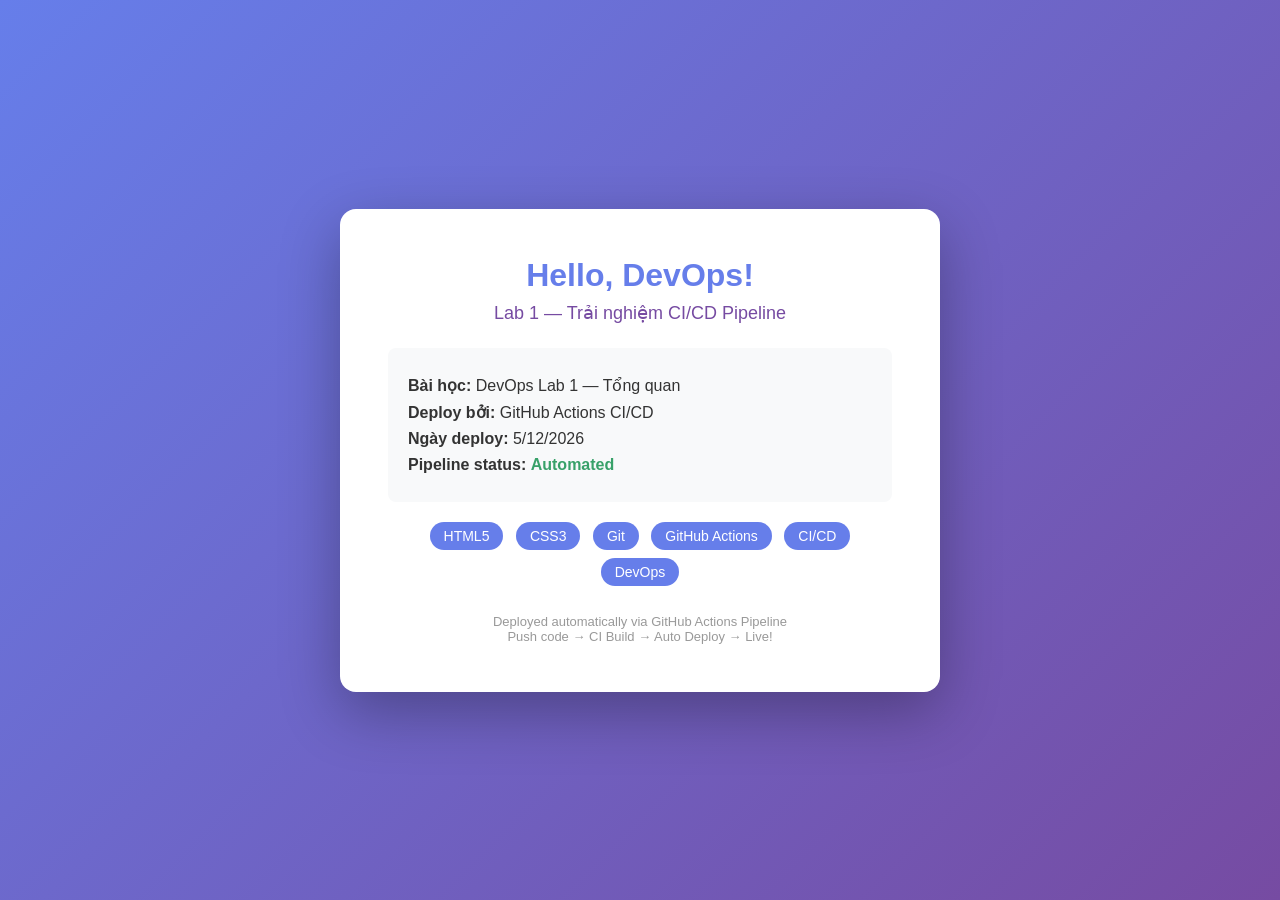
==== index.html @ dfd6c2bd "Add portfolio website" ====
<!DOCTYPE html>
<html lang="vi">
<head>
    <meta charset="UTF-8">
    <meta name="viewport" content="width=device-width, initial-scale=1.0">
    <title>DevOps Lab 1 — My Portfolio</title>
    <style>
        * { margin: 0; padding: 0; box-sizing: border-box; }
        body {
            font-family: 'Segoe UI', Tahoma, Geneva, Verdana, sans-serif;
            background: linear-gradient(135deg, #667eea 0%, #764ba2 100%);
            min-height: 100vh;
            display: flex;
            justify-content: center;
            align-items: center;
            color: #333;
        }
        .container {
            background: white;
            border-radius: 16px;
            padding: 48px;
            max-width: 600px;
            box-shadow: 0 20px 60px rgba(0,0,0,0.3);
            text-align: center;
        }
        h1 { color: #667eea; margin-bottom: 8px; font-size: 32px; }
        h2 { color: #764ba2; margin-bottom: 24px; font-size: 18px; font-weight: normal; }
        .info { background: #f8f9fa; border-radius: 8px; padding: 20px; margin: 16px 0; text-align: left; }
        .info p { margin: 8px 0; }
        .badge {
            display: inline-block;
            background: #667eea;
            color: white;
            padding: 6px 14px;
            border-radius: 20px;
            font-size: 14px;
            margin: 4px;
        }
        .footer { margin-top: 24px; font-size: 13px; color: #999; }
        .status { color: #38a169; font-weight: bold; }
    </style>
</head>
<body>
    <div class="container">
        <h1> Hello, DevOps!</h1>
        <h2>Lab 1 — Trải nghiệm CI/CD Pipeline</h2>

        <div class="info">
            <p> <strong>Bài học:</strong> DevOps Lab 1 — Tổng quan</p>
            <p> <strong>Deploy bởi:</strong> GitHub Actions CI/CD</p>
            <p> <strong>Ngày deploy:</strong> <span id="date"></span></p>
            <p> <strong>Pipeline status:</strong> <span class="status"> Automated</span></p>
        </div>

        <div>
            <span class="badge">HTML5</span>
            <span class="badge">CSS3</span>
            <span class="badge">Git</span>
            <span class="badge">GitHub Actions</span>
            <span class="badge">CI/CD</span>
            <span class="badge">DevOps</span>
        </div>

        <div class="footer">
            <p>Deployed automatically via GitHub Actions Pipeline</p>
            <p> Push code → CI Build → Auto Deploy → Live! </p>
        </div>
    </div>

    <script>
        document.getElementById('date').textContent = new Date().toLocaleDateString('vi-VN');
    </script>
</body>
</html>
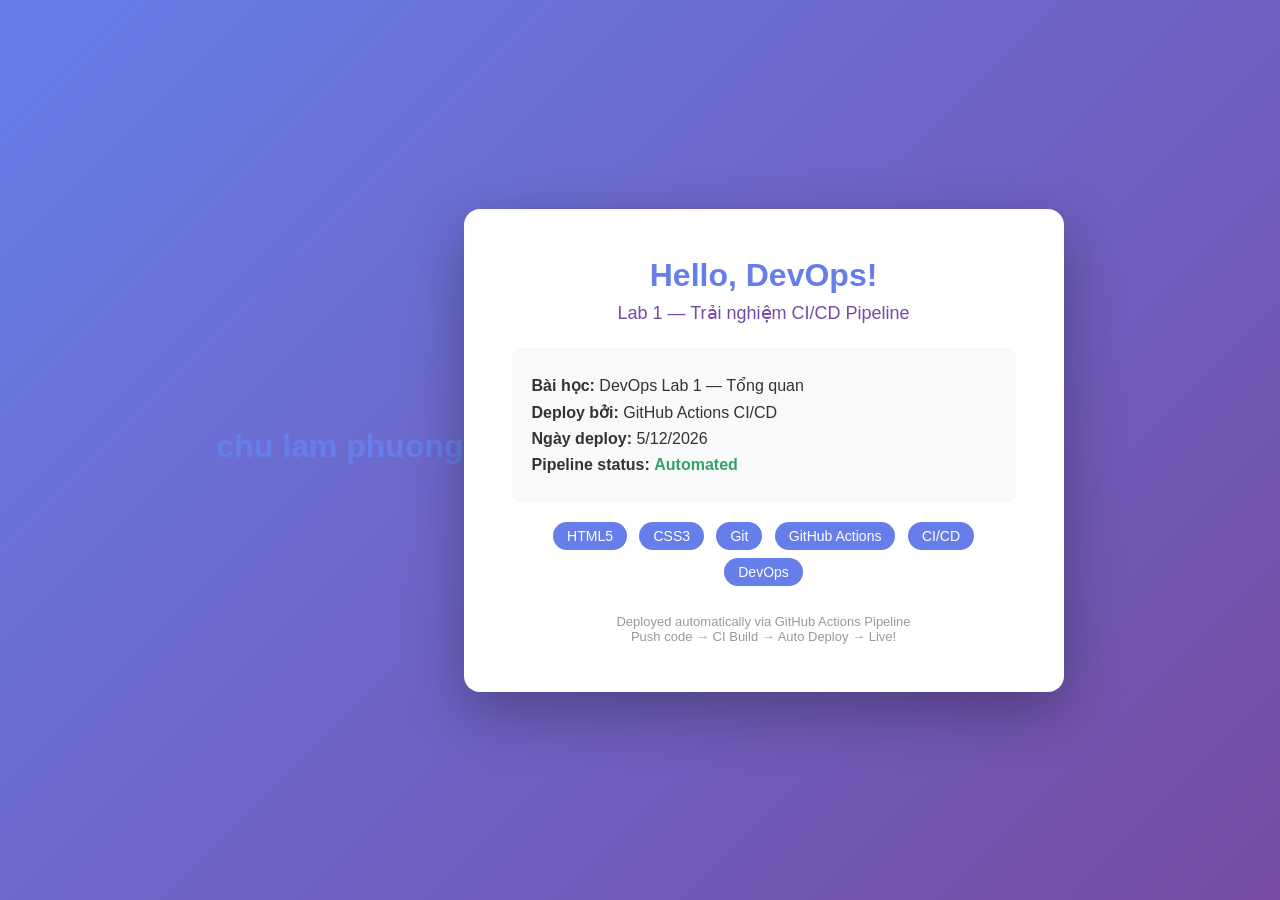
==== commit 0229c0d1: "feat: portfolio page + GitHub Actions CI/CD pipeline" ====
--- a/index.html
+++ b/index.html
@@ -3,7 +3,8 @@
 <head>
     <meta charset="UTF-8">
     <meta name="viewport" content="width=device-width, initial-scale=1.0">
-    <title>DevOps Lab 1 — My Portfolio</title>
+    <title>DevOps Lab 1 — My Portfolio website</title>
+    <h1>chu lam phuong</h1>
     <style>
         * { margin: 0; padding: 0; box-sizing: border-box; }
         body {
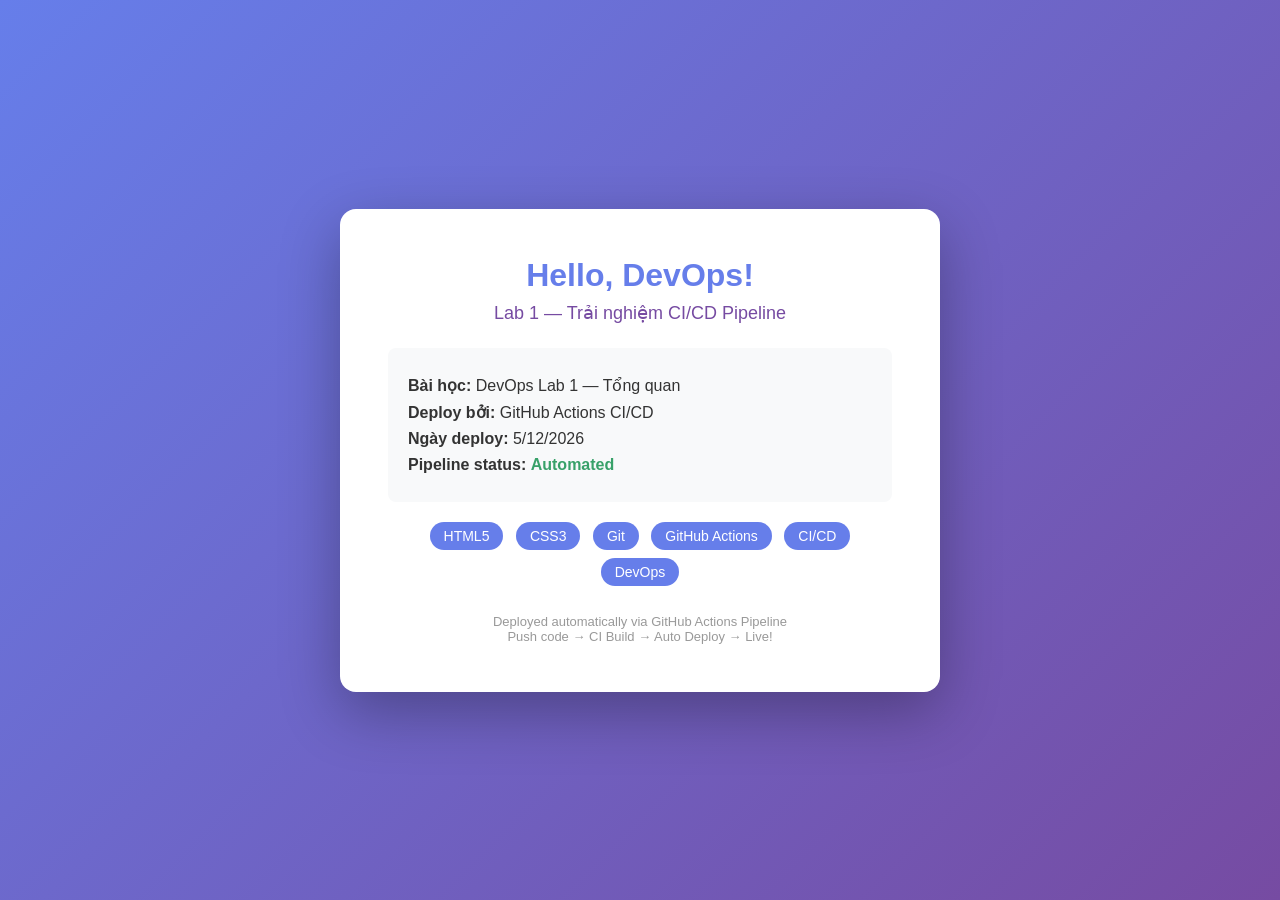
==== commit e7310cb1: "feat: portfolio page + GitHub Actions CI/CD pipeline" ====
--- a/index.html
+++ b/index.html
@@ -3,8 +3,7 @@
 <head>
     <meta charset="UTF-8">
     <meta name="viewport" content="width=device-width, initial-scale=1.0">
-    <title>DevOps Lab 1 — My Portfolio website</title>
-    <h1>chu lam phuong</h1>
+    <title>DevOps Lab 1 — My Portfolio website_ chu lam phuong</title>
     <style>
         * { margin: 0; padding: 0; box-sizing: border-box; }
         body {
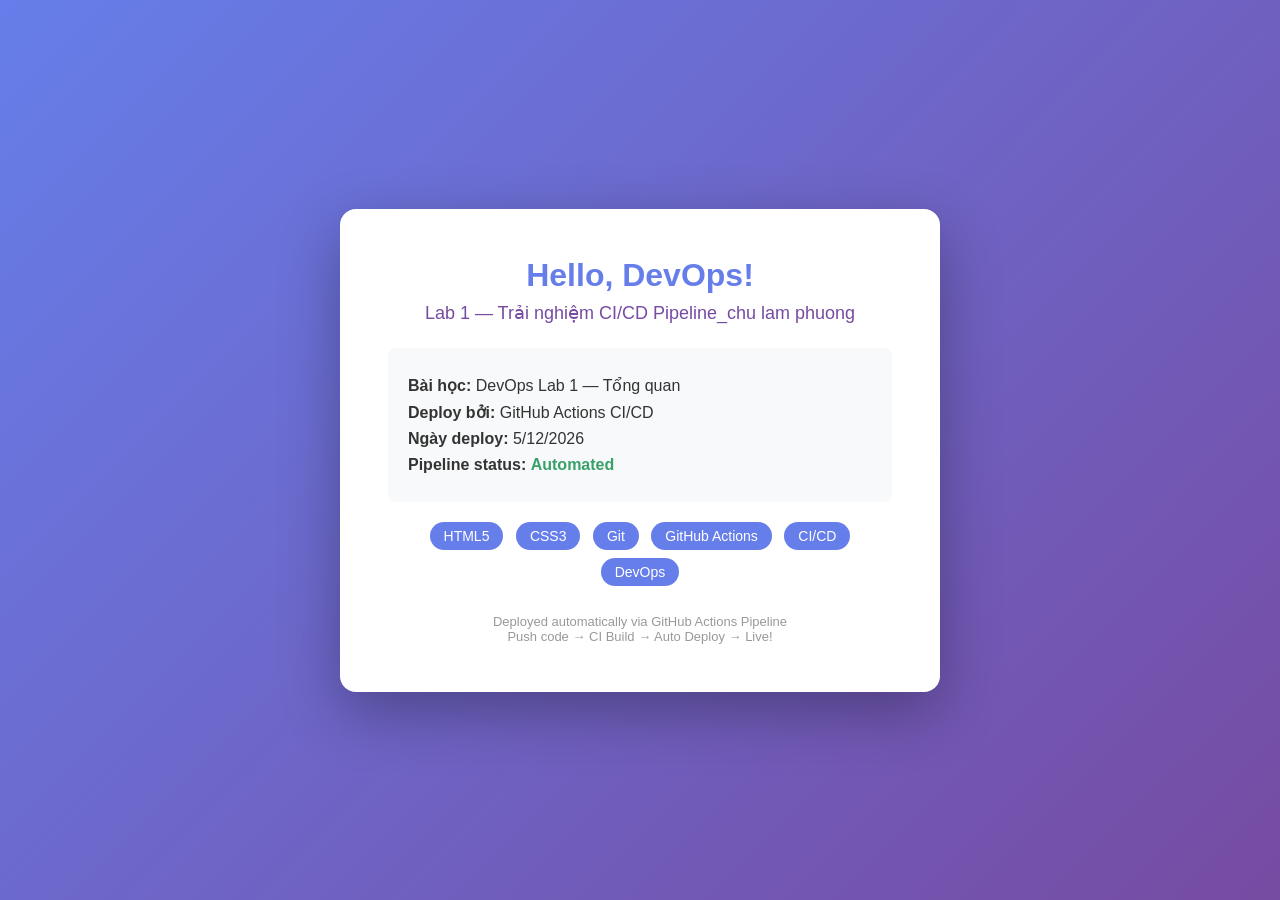
==== commit 5350bfe7: "feat: portfolio page + GitHub Actions CI/CD pipeline" ====
--- a/index.html
+++ b/index.html
@@ -43,7 +43,7 @@
 <body>
     <div class="container">
         <h1> Hello, DevOps!</h1>
-        <h2>Lab 1 — Trải nghiệm CI/CD Pipeline</h2>
+        <h2>Lab 1 — Trải nghiệm CI/CD Pipeline_chu lam phuong</h2>
 
         <div class="info">
             <p> <strong>Bài học:</strong> DevOps Lab 1 — Tổng quan</p>
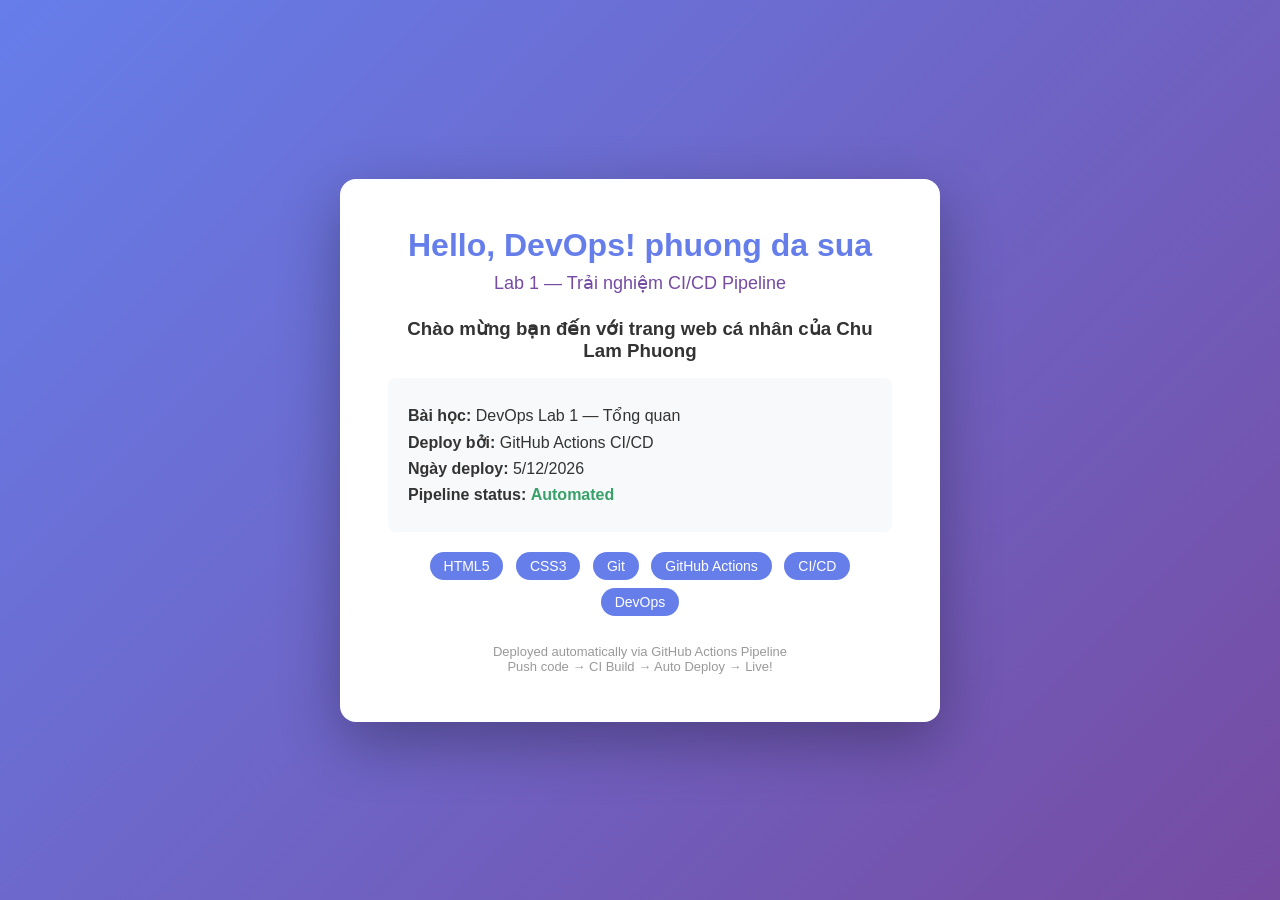
==== commit 52de6e4e: "update: change title to Vietnamese" ====
--- a/index.html
+++ b/index.html
@@ -42,8 +42,9 @@
 </head>
 <body>
     <div class="container">
-        <h1> Hello, DevOps!</h1>
-        <h2>Lab 1 — Trải nghiệm CI/CD Pipeline_chu lam phuong</h2>
+        <h1> Hello, DevOps! phuong da sua</h1>
+        <h2>Lab 1 — Trải nghiệm CI/CD Pipeline</h2>
+        <h3>Chào mừng bạn đến với trang web cá nhân của Chu Lam Phuong</h3>
 
         <div class="info">
             <p> <strong>Bài học:</strong> DevOps Lab 1 — Tổng quan</p>
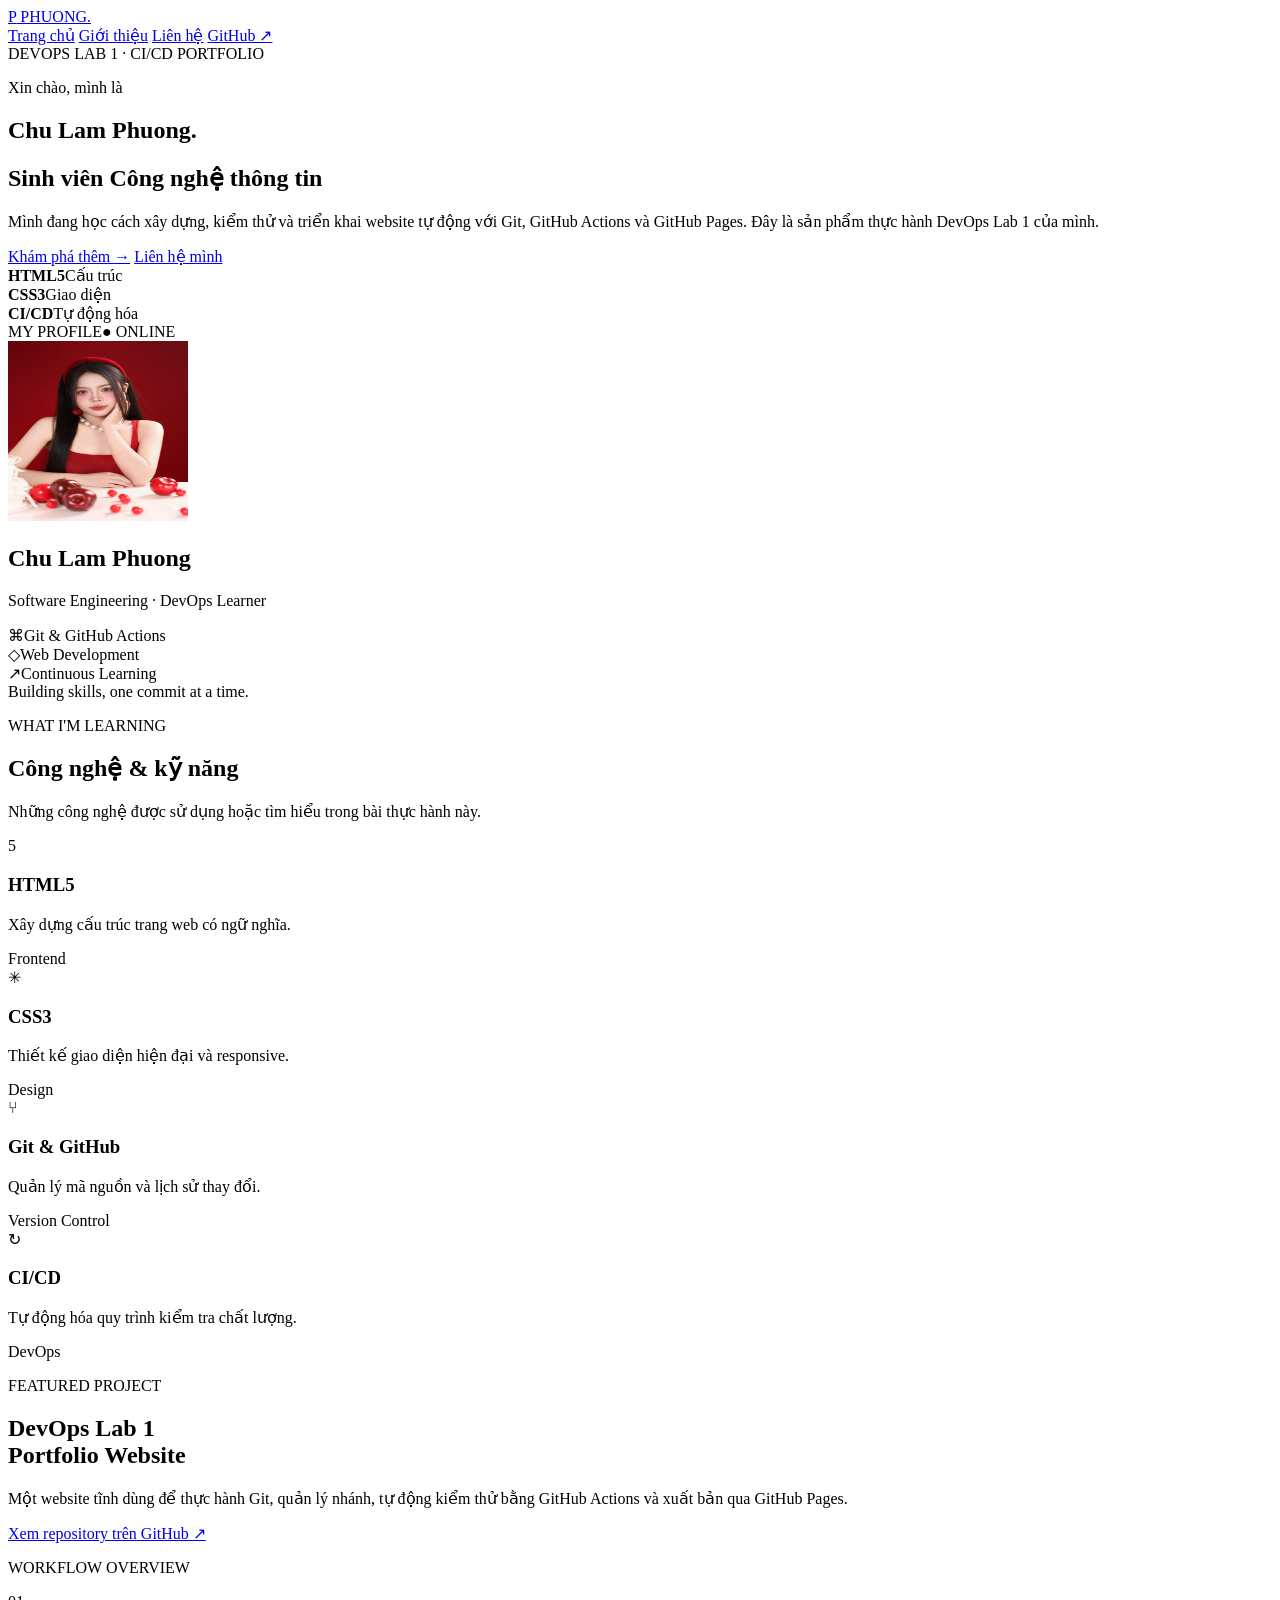
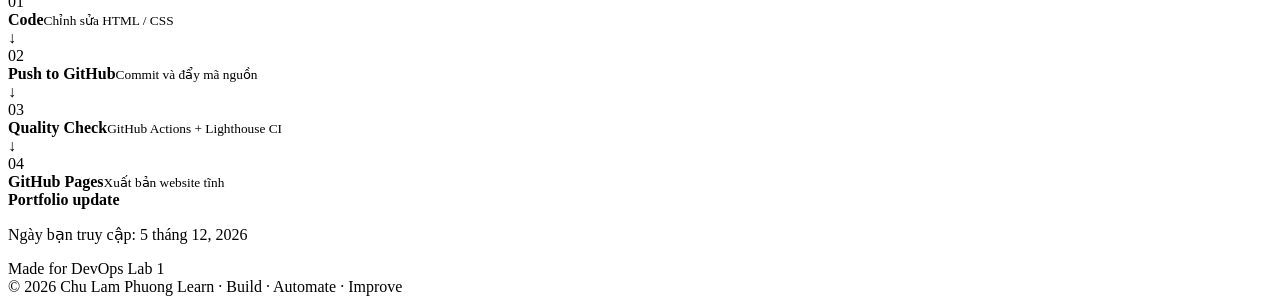
==== commit 98f4c0a8: "feat: update portfolio website" ====
--- a/index.html
+++ b/index.html
@@ -1,75 +1,117 @@
+
 <!DOCTYPE html>
 <html lang="vi">
 <head>
-    <meta charset="UTF-8">
-    <meta name="viewport" content="width=device-width, initial-scale=1.0">
-    <title>DevOps Lab 1 — My Portfolio website_ chu lam phuong</title>
-    <style>
-        * { margin: 0; padding: 0; box-sizing: border-box; }
-        body {
-            font-family: 'Segoe UI', Tahoma, Geneva, Verdana, sans-serif;
-            background: linear-gradient(135deg, #667eea 0%, #764ba2 100%);
-            min-height: 100vh;
-            display: flex;
-            justify-content: center;
-            align-items: center;
-            color: #333;
-        }
-        .container {
-            background: white;
-            border-radius: 16px;
-            padding: 48px;
-            max-width: 600px;
-            box-shadow: 0 20px 60px rgba(0,0,0,0.3);
-            text-align: center;
-        }
-        h1 { color: #667eea; margin-bottom: 8px; font-size: 32px; }
-        h2 { color: #764ba2; margin-bottom: 24px; font-size: 18px; font-weight: normal; }
-        .info { background: #f8f9fa; border-radius: 8px; padding: 20px; margin: 16px 0; text-align: left; }
-        .info p { margin: 8px 0; }
-        .badge {
-            display: inline-block;
-            background: #667eea;
-            color: white;
-            padding: 6px 14px;
-            border-radius: 20px;
-            font-size: 14px;
-            margin: 4px;
-        }
-        .footer { margin-top: 24px; font-size: 13px; color: #999; }
-        .status { color: #38a169; font-weight: bold; }
-    </style>
+  <meta charset="UTF-8">
+  <meta name="viewport" content="width=device-width, initial-scale=1.0">
+  <meta name="description" content="Portfolio của Chu Lam Phuong - sinh viên Công nghệ thông tin tìm hiểu Software Engineering, DevOps và CI/CD.">
+  <meta name="theme-color" content="#0b1020">
+  <title>Chu Lam Phuong | DevOps Portfolio</title>
+  <link rel="stylesheet" href="css/style.css">
 </head>
 <body>
-    <div class="container">
-        <h1> Hello, DevOps! phuong da sua</h1>
-        <h2>Lab 1 — Trải nghiệm CI/CD Pipeline</h2>
-        <h3>Chào mừng bạn đến với trang web cá nhân của Chu Lam Phuong</h3>
+  <header class="site-header">
+    <nav class="nav container" aria-label="Điều hướng chính">
+      <a class="brand" href="index.html"><span class="brand-mark">P</span> PHUONG<span class="brand-dot">.</span></a>
+      <div class="nav-links">
+        <a class="active" href="index.html">Trang chủ</a>
+        <a href="about.html">Giới thiệu</a>
+        <a href="contact.html">Liên hệ</a>
+        <a class="nav-cta" href="https://github.com/chulamphuong" target="_blank" rel="noopener noreferrer">GitHub ↗</a>
+      </div>
+    </nav>
+  </header>
 
-        <div class="info">
-            <p> <strong>Bài học:</strong> DevOps Lab 1 — Tổng quan</p>
-            <p> <strong>Deploy bởi:</strong> GitHub Actions CI/CD</p>
-            <p> <strong>Ngày deploy:</strong> <span id="date"></span></p>
-            <p> <strong>Pipeline status:</strong> <span class="status"> Automated</span></p>
+  <main>
+    <section class="hero container">
+      <div class="hero-copy">
+        <div class="eyebrow"><span class="status-dot"></span> DEVOPS LAB 1 · CI/CD PORTFOLIO</div>
+        <p class="intro-label">Xin chào, mình là</p>
+        <h1>Chu Lam <span class="gradient-text">Phuong.</span></h1>
+        <h2>Sinh viên Công nghệ thông tin</h2>
+        <p class="hero-description">
+          Mình đang học cách xây dựng, kiểm thử và triển khai website
+          tự động với Git, GitHub Actions và GitHub Pages. Đây là sản phẩm
+          thực hành DevOps Lab 1 của mình.
+        </p>
+        <div class="hero-actions">
+          <a class="button button-primary" href="about.html">Khám phá thêm <span>→</span></a>
+          <a class="button button-secondary" href="contact.html">Liên hệ mình</a>
         </div>
+        <div class="quick-stats">
+          <div><strong>HTML5</strong><span>Cấu trúc</span></div>
+          <div><strong>CSS3</strong><span>Giao diện</span></div>
+          <div><strong>CI/CD</strong><span>Tự động hóa</span></div>
+        </div>
+      </div>
 
+      <aside class="profile-card">
+        <div class="card-topline"><span>MY PROFILE</span><span class="live-label">● ONLINE</span></div>
+        <div class="avatar-frame">
+          <img src="IMG_0639.JPG" alt="Ảnh đại diện của Chu Lam Phuong" width="180" height="180">
+        </div>
+        <h2 class="profile-name">Chu Lam Phuong</h2>
+        <p class="profile-role">Software Engineering · DevOps Learner</p>
+        <div class="profile-divider"></div>
+        <div class="profile-detail"><span>⌘</span><span>Git & GitHub Actions</span></div>
+        <div class="profile-detail"><span>◇</span><span>Web Development</span></div>
+        <div class="profile-detail"><span>↗</span><span>Continuous Learning</span></div>
+        <div class="profile-footer">Building skills, one commit at a time.</div>
+      </aside>
+    </section>
+
+    <section class="section container">
+      <div class="section-heading">
+        <p class="eyebrow">WHAT I'M LEARNING</p>
+        <h2>Công nghệ & kỹ năng</h2>
+        <p>Những công nghệ được sử dụng hoặc tìm hiểu trong bài thực hành này.</p>
+      </div>
+      <div class="tech-grid">
+        <article class="tech-card"><div class="tech-icon orange">5</div><h3>HTML5</h3><p>Xây dựng cấu trúc trang web có ngữ nghĩa.</p><span class="tag">Frontend</span></article>
+        <article class="tech-card"><div class="tech-icon blue">✳</div><h3>CSS3</h3><p>Thiết kế giao diện hiện đại và responsive.</p><span class="tag">Design</span></article>
+        <article class="tech-card"><div class="tech-icon purple">⑂</div><h3>Git & GitHub</h3><p>Quản lý mã nguồn và lịch sử thay đổi.</p><span class="tag">Version Control</span></article>
+        <article class="tech-card"><div class="tech-icon green">↻</div><h3>CI/CD</h3><p>Tự động hóa quy trình kiểm tra chất lượng.</p><span class="tag">DevOps</span></article>
+      </div>
+    </section>
+
+    <section class="project-section">
+      <div class="container project-layout">
         <div>
-            <span class="badge">HTML5</span>
-            <span class="badge">CSS3</span>
-            <span class="badge">Git</span>
-            <span class="badge">GitHub Actions</span>
-            <span class="badge">CI/CD</span>
-            <span class="badge">DevOps</span>
+          <p class="eyebrow">FEATURED PROJECT</p>
+          <h2>DevOps Lab 1<br><span class="gradient-text">Portfolio Website</span></h2>
+          <p class="project-description">Một website tĩnh dùng để thực hành Git, quản lý nhánh, tự động kiểm thử bằng GitHub Actions và xuất bản qua GitHub Pages.</p>
+          <a class="text-link" href="https://github.com/chulamphuong/devops-lab1-portfolio" target="_blank" rel="noopener noreferrer">Xem repository trên GitHub ↗</a>
         </div>
+        <div class="pipeline-card">
+          <p class="pipeline-title">WORKFLOW OVERVIEW</p>
+          <div class="pipeline-step"><span class="pipeline-number">01</span><div><strong>Code</strong><small>Chỉnh sửa HTML / CSS</small></div></div>
+          <div class="pipeline-arrow">↓</div>
+          <div class="pipeline-step"><span class="pipeline-number">02</span><div><strong>Push to GitHub</strong><small>Commit và đẩy mã nguồn</small></div></div>
+          <div class="pipeline-arrow">↓</div>
+          <div class="pipeline-step"><span class="pipeline-number">03</span><div><strong>Quality Check</strong><small>GitHub Actions + Lighthouse CI</small></div></div>
+          <div class="pipeline-arrow">↓</div>
+          <div class="pipeline-step"><span class="pipeline-number">04</span><div><strong>GitHub Pages</strong><small>Xuất bản website tĩnh</small></div></div>
+        </div>
+      </div>
+    </section>
 
-        <div class="footer">
-            <p>Deployed automatically via GitHub Actions Pipeline</p>
-            <p> Push code → CI Build → Auto Deploy → Live! </p>
-        </div>
+    <section class="container date-panel">
+      <div><span class="status-dot"></span><strong>Portfolio update</strong><p>Ngày bạn truy cập: <time id="date">Đang tải...</time></p></div>
+      <span class="footer-note">Made for DevOps Lab 1</span>
+    </section>
+  </main>
+
+  <footer class="site-footer">
+    <div class="container footer-inner">
+      <span>© <span id="year"></span> Chu Lam Phuong</span>
+      <span>Learn · Build · Automate · Improve</span>
     </div>
+  </footer>
 
-    <script>
-        document.getElementById('date').textContent = new Date().toLocaleDateString('vi-VN');
-    </script>
+  <script>
+    document.getElementById("date").textContent =
+      new Intl.DateTimeFormat("vi-VN", { dateStyle: "long" }).format(new Date());
+    document.getElementById("year").textContent = new Date().getFullYear();
+  </script>
 </body>
-</html>+</html>
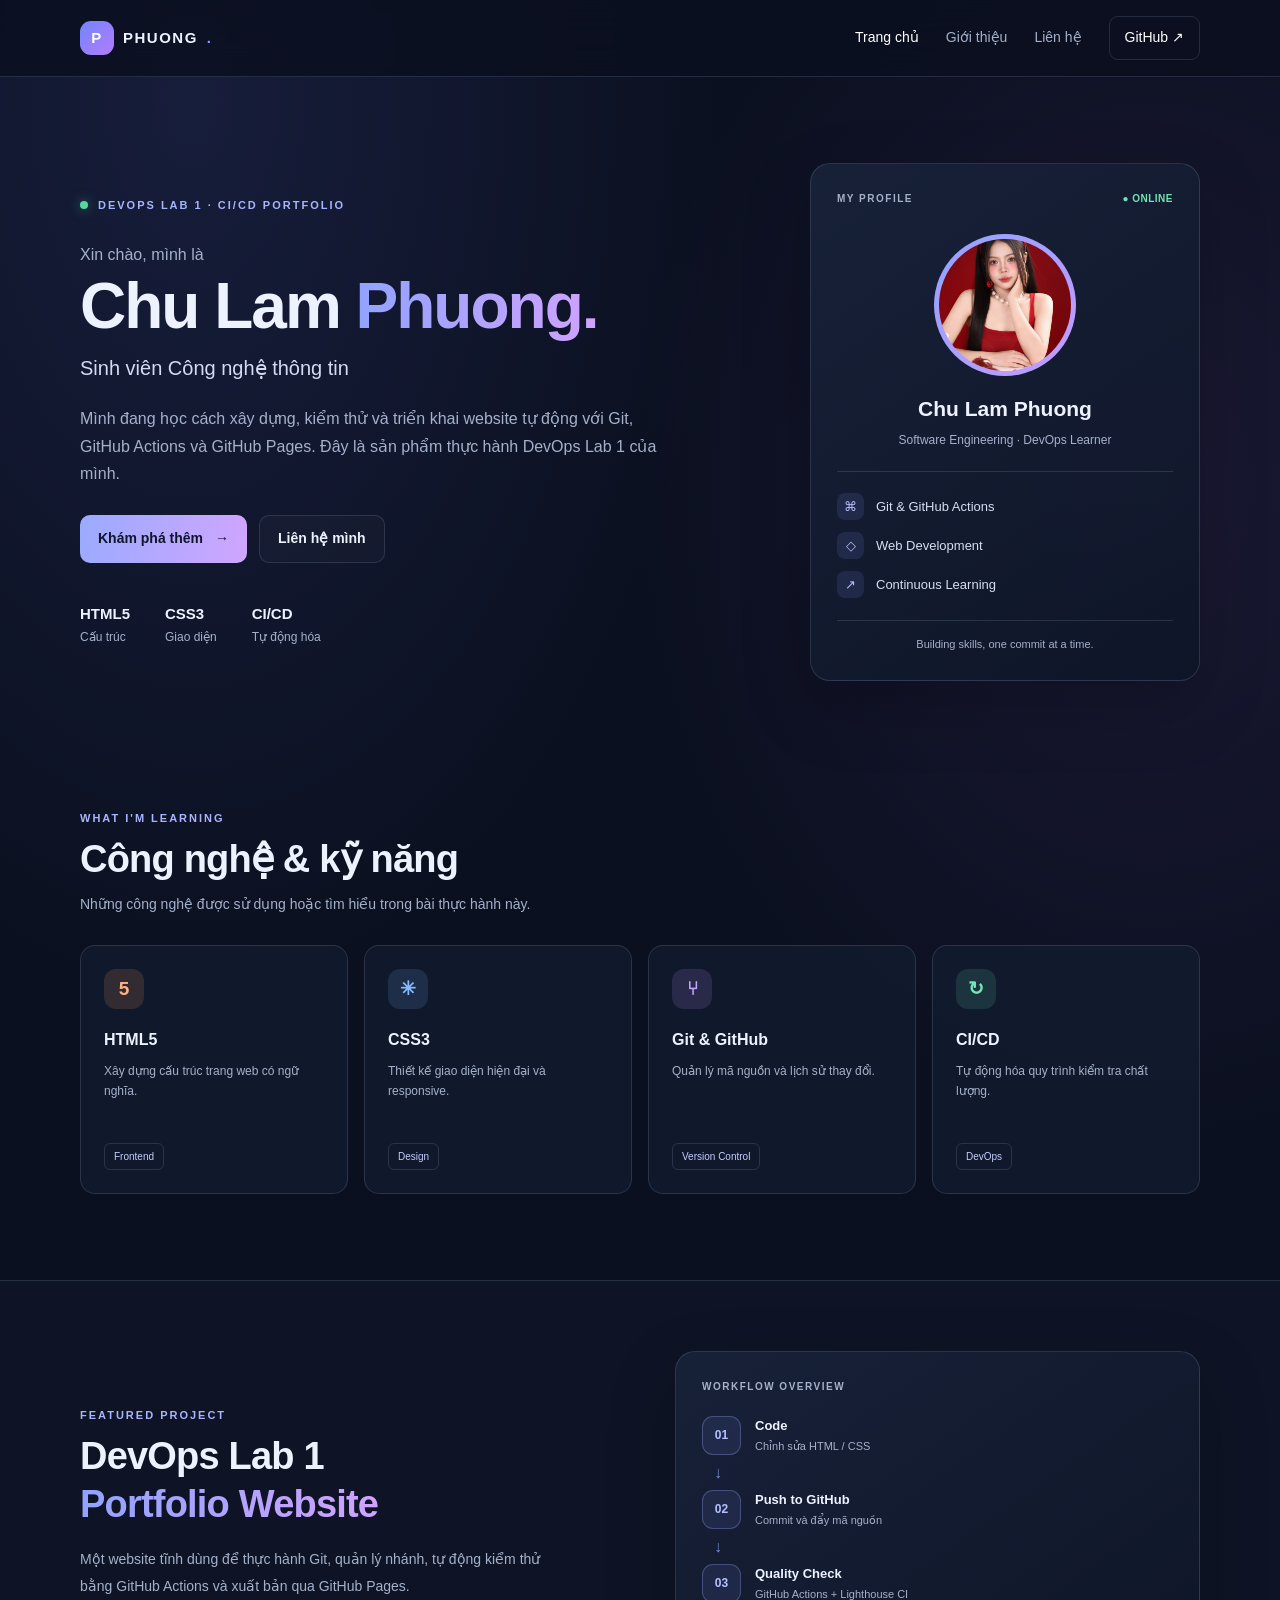
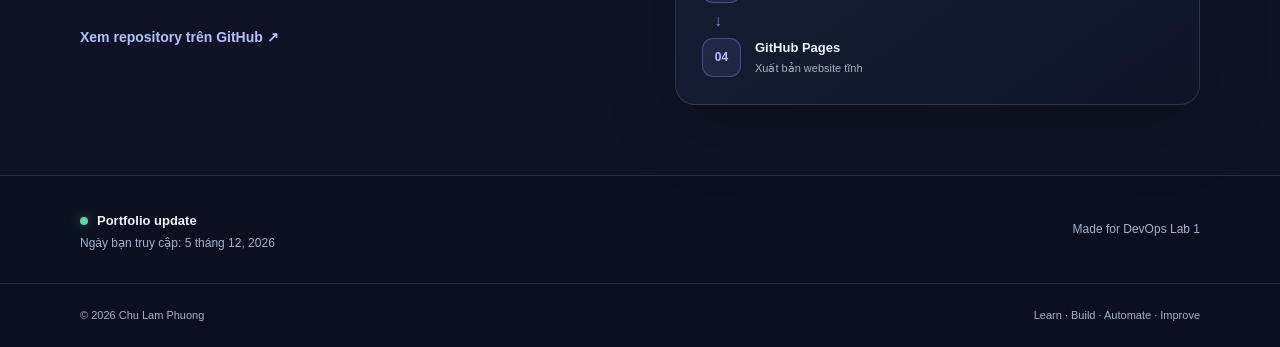
==== commit f87eb9bc: "feat: add portfolio stylesheet" ====
--- a/index.html
+++ b/index.html
@@ -7,7 +7,7 @@
   <meta name="description" content="Portfolio của Chu Lam Phuong - sinh viên Công nghệ thông tin tìm hiểu Software Engineering, DevOps và CI/CD.">
   <meta name="theme-color" content="#0b1020">
   <title>Chu Lam Phuong | DevOps Portfolio</title>
-  <link rel="stylesheet" href="css/style.css">
+  <link rel="stylesheet" href="cssstyle.css">
 </head>
 <body>
   <header class="site-header">
--- a/cssstyle.css
+++ b/cssstyle.css
@@ -0,0 +1,157 @@
+
+:root {
+  color-scheme: dark;
+  --bg: #0b1020;
+  --panel: #121a2e;
+  --panel-light: #17223a;
+  --text: #edf2ff;
+  --muted: #a5b1ca;
+  --accent: #8b9cff;
+  --purple: #c29aff;
+  --border: rgba(174, 190, 230, .16);
+}
+
+* { margin: 0; padding: 0; box-sizing: border-box; }
+
+html { scroll-behavior: smooth; }
+
+body {
+  min-height: 100vh;
+  background:
+    radial-gradient(ellipse at 15% 5%, rgba(81, 96, 190, .17), transparent 35%),
+    radial-gradient(ellipse at 90% 25%, rgba(137, 83, 190, .12), transparent 32%),
+    var(--bg);
+  color: var(--text);
+  font-family: Inter, "Segoe UI", Arial, sans-serif;
+  line-height: 1.7;
+}
+
+a { color: inherit; text-decoration: none; }
+.container { width: min(1120px, calc(100% - 40px)); margin-inline: auto; }
+
+.site-header {
+  position: sticky;
+  top: 0;
+  z-index: 10;
+  background: rgba(11, 16, 32, .86);
+  border-bottom: 1px solid var(--border);
+  backdrop-filter: blur(18px);
+}
+
+.nav { min-height: 76px; display: flex; justify-content: space-between; align-items: center; gap: 24px; }
+.brand { display: inline-flex; align-items: center; gap: 9px; font-size: 15px; font-weight: 800; letter-spacing: 1.5px; }
+.brand-mark { display: grid; place-items: center; width: 34px; height: 34px; border-radius: 11px; background: linear-gradient(135deg, #7186ff, #b37bfa); color: white; }
+.brand-dot, .gradient-text { color: var(--accent); }
+.gradient-text { background: linear-gradient(90deg, #91a3ff, #d0a3ff); background-clip: text; -webkit-background-clip: text; -webkit-text-fill-color: transparent; }
+
+.nav-links { display: flex; align-items: center; gap: 27px; color: var(--muted); font-size: 14px; }
+.nav-links a:hover, .nav-links a.active { color: white; }
+.nav-links .nav-cta { padding: 9px 15px; border: 1px solid var(--border); border-radius: 9px; color: white; }
+
+.hero { display: grid; grid-template-columns: 1.25fr .75fr; gap: 80px; align-items: center; padding-top: 86px; padding-bottom: 90px; }
+.eyebrow { color: #a7b5ff; font-size: 11px; font-weight: 800; letter-spacing: 2px; }
+.hero .eyebrow { display: flex; align-items: center; gap: 10px; }
+.status-dot { display: inline-block; width: 8px; height: 8px; border-radius: 50%; background: #56d9a1; box-shadow: 0 0 12px rgba(86, 217, 161, .5); }
+.intro-label { margin-top: 26px; color: var(--muted); }
+.hero h1 { margin: 2px 0 8px; font-size: clamp(40px, 5.3vw, 64px); line-height: 1.15; letter-spacing: -2px; }
+.hero-copy > h2 { color: #d3dbf2; font-size: 20px; font-weight: 500; }
+.hero-description { max-width: 580px; margin-top: 20px; color: var(--muted); font-size: 16px; }
+.hero-actions { display: flex; flex-wrap: wrap; gap: 12px; margin-top: 28px; }
+.button { min-height: 46px; padding: 11px 18px; display: inline-flex; align-items: center; justify-content: center; gap: 12px; border-radius: 10px; font-size: 14px; font-weight: 700; transition: transform .2s, border-color .2s; }
+.button:hover { transform: translateY(-2px); }
+.button-primary { color: #10152a; background: linear-gradient(100deg, #9aabff, #d0a5ff); }
+.button-secondary { border: 1px solid var(--border); background: rgba(255,255,255,.025); }
+.quick-stats { display: flex; gap: 35px; margin-top: 38px; }
+.quick-stats div { display: grid; gap: 1px; }
+.quick-stats strong { font-size: 15px; }
+.quick-stats span { color: var(--muted); font-size: 12px; }
+
+.profile-card, .pipeline-card { padding: 26px; background: linear-gradient(145deg, rgba(24, 34, 57, .96), rgba(15, 22, 40, .96)); border: 1px solid var(--border); border-radius: 20px; box-shadow: 0 25px 70px rgba(0,0,0,.2); }
+.card-topline { display: flex; justify-content: space-between; color: var(--muted); font-size: 10px; font-weight: 800; letter-spacing: 1.5px; }
+.live-label { color: #71e1b3; letter-spacing: .5px; }
+.avatar-frame { width: 142px; height: 142px; padding: 5px; margin: 27px auto 15px; border-radius: 50%; background: linear-gradient(135deg, #91a3ff, #c49bff); }
+.avatar-frame img { display: block; width: 100%; height: 100%; border-radius: 50%; object-fit: cover; background: var(--panel-light); }
+.profile-name { text-align: center; font-size: 21px; }
+.profile-role { margin-top: 3px; color: var(--muted); font-size: 12px; text-align: center; }
+.profile-divider { height: 1px; margin: 21px 0; background: var(--border); }
+.profile-detail { display: flex; gap: 12px; align-items: center; margin: 12px 0; color: #d6def2; font-size: 13px; }
+.profile-detail > span:first-child { display: grid; place-items: center; width: 27px; height: 27px; border-radius: 8px; color: #b6c1ff; background: rgba(143, 160, 255, .12); }
+.profile-footer { margin-top: 22px; padding-top: 14px; border-top: 1px solid var(--border); color: var(--muted); text-align: center; font-size: 11px; }
+
+.section { padding-top: 38px; padding-bottom: 86px; }
+.section-heading { max-width: 650px; margin-bottom: 28px; }
+.section-heading h2, .project-layout h2, .page-heading h1 { margin: 9px 0; font-size: clamp(28px, 4vw, 38px); line-height: 1.25; letter-spacing: -.8px; }
+.section-heading > p:last-child, .project-description { color: var(--muted); font-size: 14px; }
+.tech-grid { display: grid; grid-template-columns: repeat(4, 1fr); gap: 16px; }
+.tech-card { padding: 23px; border: 1px solid var(--border); border-radius: 15px; background: rgba(19, 28, 48, .76); transition: transform .2s, border-color .2s; }
+.tech-card:hover { transform: translateY(-4px); border-color: rgba(150, 164, 255, .5); }
+.tech-icon { display: grid; place-items: center; width: 40px; height: 40px; margin-bottom: 17px; border-radius: 12px; font-size: 19px; font-weight: 800; }
+.orange { background: rgba(255, 155, 96, .14); color: #ffb184; }
+.blue { background: rgba(111, 175, 255, .14); color: #88baff; }
+.purple { background: rgba(192, 151, 255, .14); color: #c6a2ff; }
+.green { background: rgba(87, 220, 165, .14); color: #76e6b6; }
+.tech-card h3 { font-size: 16px; }
+.tech-card p { min-height: 66px; margin: 8px 0 14px; color: var(--muted); font-size: 12px; }
+.tag { display: inline-block; padding: 4px 9px; border: 1px solid var(--border); border-radius: 6px; color: #c4cfff; font-size: 10px; }
+
+.project-section { padding: 70px 0; border-block: 1px solid var(--border); background: rgba(17, 24, 42, .55); }
+.project-layout { display: grid; grid-template-columns: 1fr 1fr; gap: 70px; align-items: center; }
+.project-description { max-width: 480px; margin: 18px 0; line-height: 1.9; }
+.text-link { display: inline-block; margin-top: 8px; color: #b4c0ff; font-size: 14px; font-weight: 700; }
+.text-link:hover { color: white; }
+.pipeline-title { margin-bottom: 20px; color: var(--muted); font-size: 10px; font-weight: 800; letter-spacing: 1.5px; }
+.pipeline-step { display: flex; align-items: center; gap: 14px; }
+.pipeline-number { display: grid; place-items: center; width: 39px; height: 39px; border: 1px solid rgba(153, 168, 255, .3); border-radius: 11px; background: rgba(133, 150, 255, .1); color: #b5c0ff; font-size: 12px; font-weight: 800; }
+.pipeline-step div { display: grid; }
+.pipeline-step strong { font-size: 13px; }
+.pipeline-step small { color: var(--muted); font-size: 11px; }
+.pipeline-arrow { margin: 3px 0 3px 12px; color: #7888d7; }
+
+.date-panel { display: flex; justify-content: space-between; align-items: center; gap: 20px; padding-top: 30px; padding-bottom: 30px; }
+.date-panel > div > span { margin-right: 9px; }
+.date-panel strong { font-size: 13px; }
+.date-panel p, .footer-note { color: var(--muted); font-size: 12px; }
+.site-footer { border-top: 1px solid var(--border); }
+.footer-inner { display: flex; justify-content: space-between; gap: 16px; padding-top: 22px; padding-bottom: 22px; color: var(--muted); font-size: 11px; }
+
+.page-main { min-height: 65vh; padding-top: 78px; padding-bottom: 85px; }
+.page-heading { max-width: 760px; margin-bottom: 30px; }
+.page-heading > p:last-child { color: var(--muted); }
+.content-panel { padding: 30px; border: 1px solid var(--border); border-radius: 17px; background: rgba(19, 28, 48, .8); }
+.content-panel h2 { margin-bottom: 12px; font-size: 21px; }
+.content-panel p, .content-panel li { color: var(--muted); font-size: 14px; }
+.content-panel p + p { margin-top: 12px; }
+.content-panel ul { padding-left: 20px; }
+.content-panel li { margin: 7px 0; }
+.content-grid { display: grid; grid-template-columns: 1fr 1fr; gap: 18px; }
+.contact-list { display: grid; gap: 13px; margin-top: 20px; }
+.contact-item { padding: 15px; border: 1px solid var(--border); border-radius: 11px; background: rgba(255,255,255,.02); }
+.contact-item strong { display: block; font-size: 13px; }
+.contact-item span, .contact-item a { color: var(--muted); font-size: 13px; overflow-wrap: anywhere; }
+.contact-item a:hover { color: white; }
+
+@media (max-width: 850px) {
+  .hero { grid-template-columns: 1fr .8fr; gap: 30px; padding-top: 60px; }
+  .tech-grid { grid-template-columns: repeat(2, 1fr); }
+  .project-layout { gap: 30px; }
+}
+@media (max-width: 620px) {
+  .container { width: min(100% - 28px, 1120px); }
+  .nav { min-height: 68px; flex-wrap: wrap; padding-top: 12px; padding-bottom: 12px; }
+  .nav-links { width: 100%; gap: 17px; flex-wrap: wrap; font-size: 12px; }
+  .nav-links .nav-cta { padding: 5px 9px; }
+  .hero { grid-template-columns: 1fr; gap: 38px; padding-top: 48px; padding-bottom: 58px; }
+  .hero h1 { font-size: 43px; letter-spacing: -1.5px; }
+  .hero-copy > h2 { font-size: 18px; }
+  .profile-card { max-width: 390px; width: 100%; margin-inline: auto; }
+  .quick-stats { gap: 23px; }
+  .section { padding-bottom: 58px; }
+  .tech-grid { gap: 10px; }
+  .tech-card { padding: 16px; }
+  .tech-card p { min-height: 84px; }
+  .project-section { padding: 48px 0; }
+  .project-layout, .content-grid { grid-template-columns: 1fr; gap: 28px; }
+  .date-panel, .footer-inner { align-items: flex-start; flex-direction: column; }
+  .page-main { padding-top: 50px; padding-bottom: 55px; }
+  .content-panel { padding: 21px; }
+}
